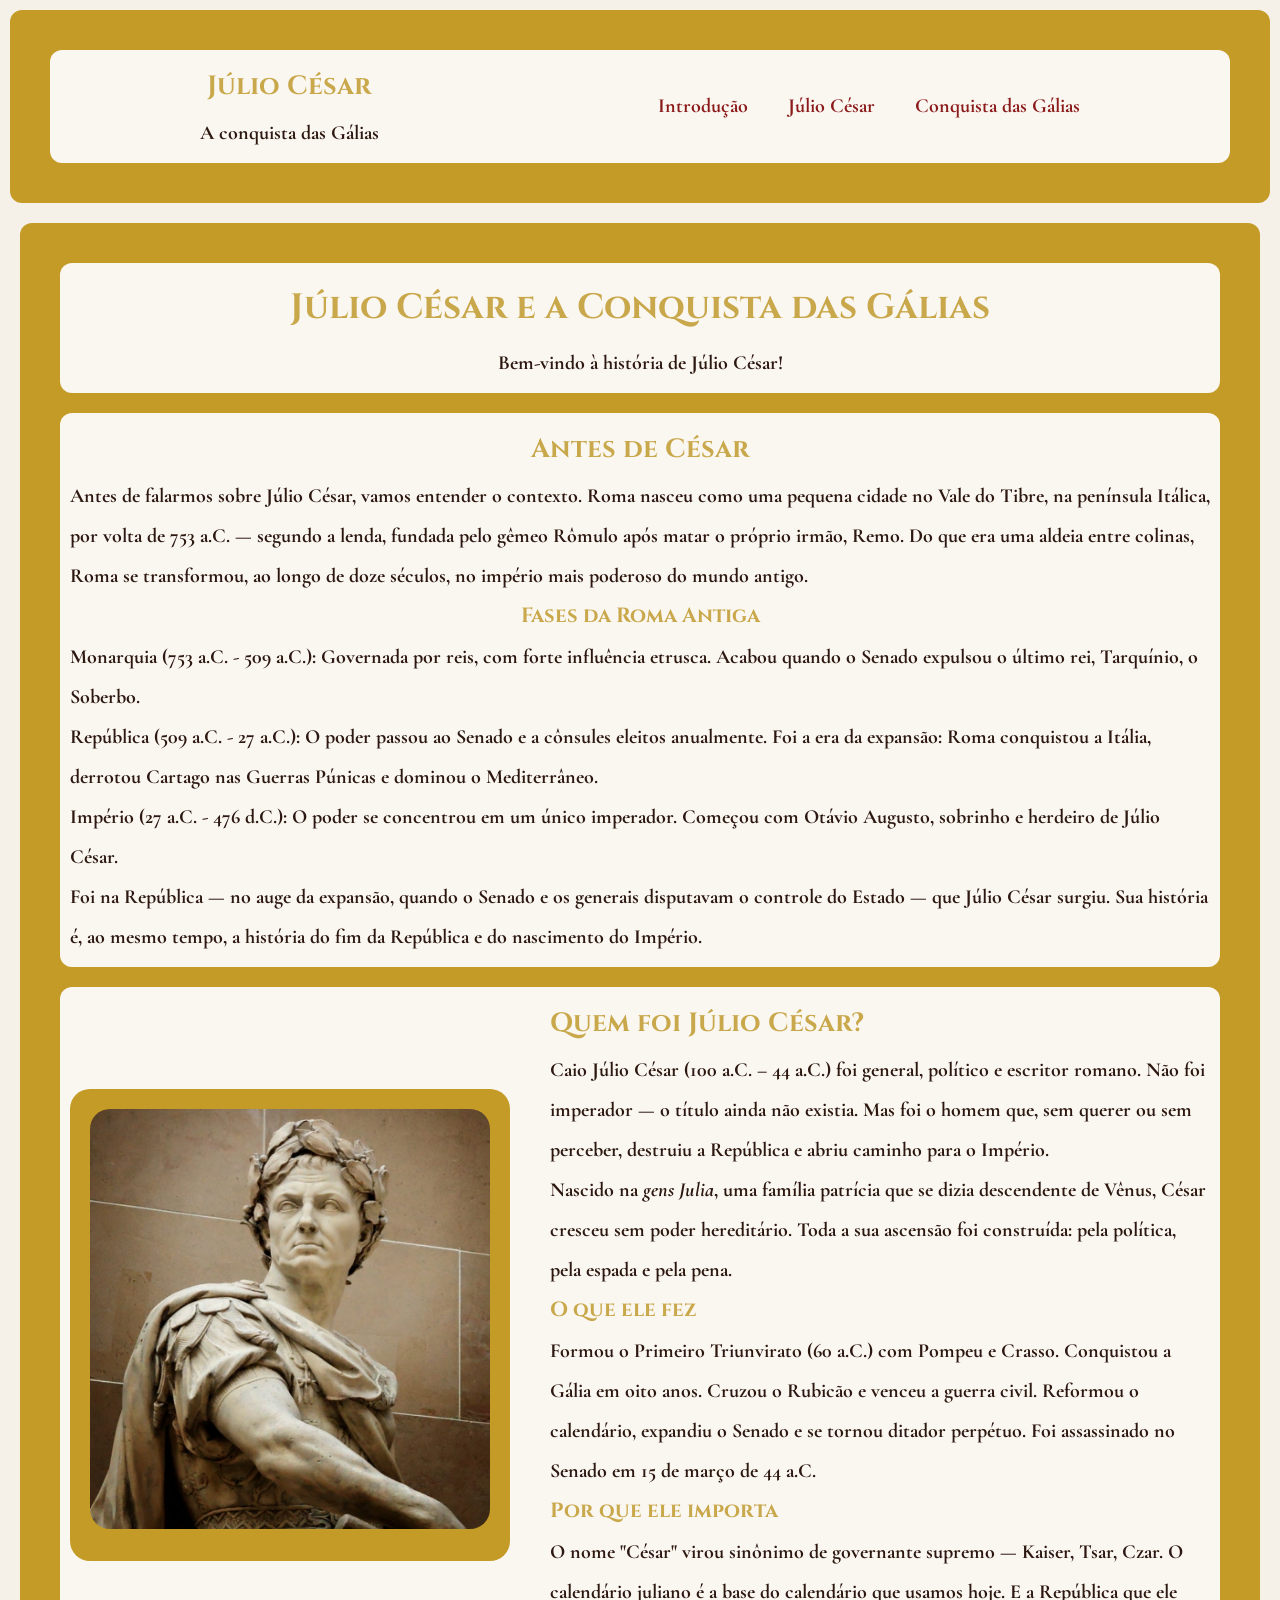
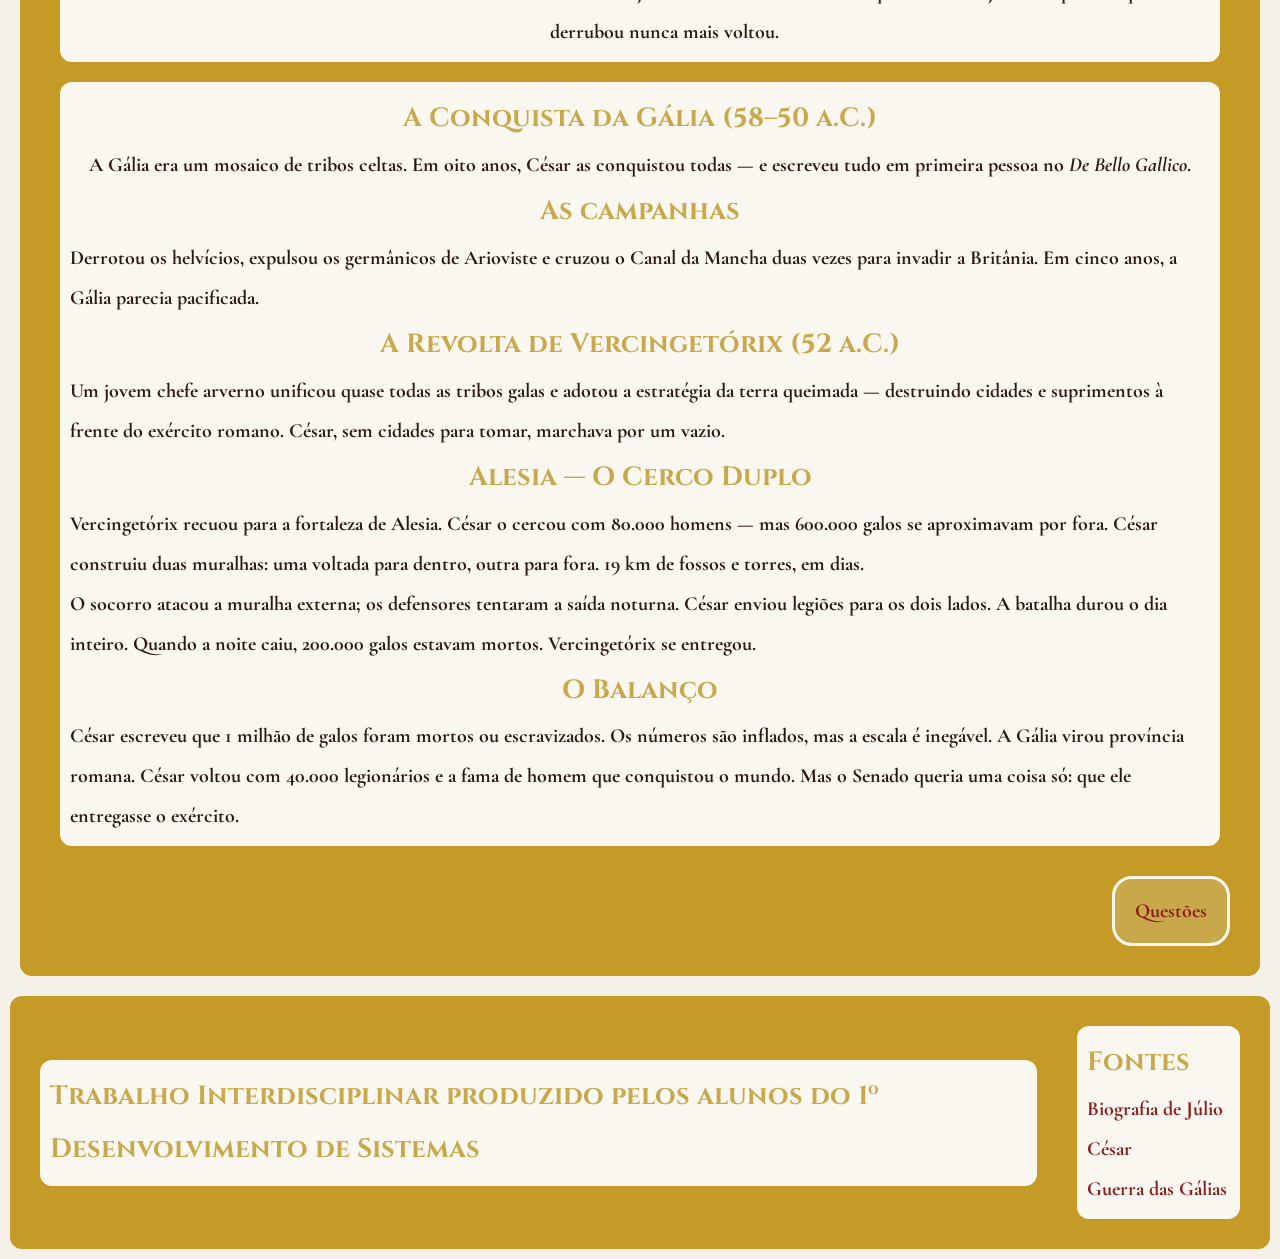
==== index.html @ be31bd47 "roma" ====
<!doctype html>
<html lang="pt-BR">
  <head>
    <meta charset="UTF-8" />
    <meta name="viewport" content="width=device-width, initial-scale=1.0" />
    <link rel="preconnect" href="https://fonts.googleapis.com" />
    <link rel="preconnect" href="https://fonts.gstatic.com" crossorigin />
    <link
      href="https://fonts.googleapis.com/css2?family=Cinzel:wght@400..900&family=Poppins:ital,wght@0,100;0,200;0,300;0,400;0,500;0,600;0,700;0,800;0,900;1,100;1,200;1,300;1,400;1,500;1,600;1,700;1,800;1,900&display=swap"
      rel="stylesheet"
    />
    <link rel="preconnect" href="https://fonts.googleapis.com" />
    <link rel="preconnect" href="https://fonts.gstatic.com" crossorigin />
    <link
      href="https://fonts.googleapis.com/css2?family=Cinzel:wght@400..900&family=Cormorant+Garamond:ital,wght@0,300..700;1,300..700&family=Poppins:ital,wght@0,100;0,200;0,300;0,400;0,500;0,600;0,700;0,800;0,900;1,100;1,200;1,300;1,400;1,500;1,600;1,700;1,800;1,900&display=swap"
      rel="stylesheet"
    />
    <link rel="stylesheet" href="style.css" />
    <title>Júlio César e a Conquista das Gálias</title>
  </head>
  <body>
    <nav class="navbar">
      <div class="menu">
        <div class="title">
          <h1>Júlio César</h1>
          <p>A conquista das Gálias</p>
        </div>
        <ul>
          <div class="nav-links">
            <li><a href="#intro">Introdução</a></li>
            <li><a href="#julio">Júlio César</a></li>
            <li><a href="#conq">Conquista das Gálias</a></li>
          </div>
        </ul>
      </div>
    </nav>

    <main>
      <div class="card">
        <h1>Júlio César e a Conquista das Gálias</h1>
        <p>Bem-vindo à história de Júlio César!</p>
      </div>

      <section class="card" id="intro">
        <h2>Antes de César</h2>
        <p>
          Antes de falarmos sobre Júlio César, vamos entender o contexto. Roma
          nasceu como uma pequena cidade no Vale do Tibre, na península Itálica,
          por volta de 753 a.C. — segundo a lenda, fundada pelo gêmeo Rômulo
          após matar o próprio irmão, Remo. Do que era uma aldeia entre colinas,
          Roma se transformou, ao longo de doze séculos, no império mais
          poderoso do mundo antigo.
        </p>
        <h3>Fases da Roma Antiga</h3>
        <p>
          <strong>Monarquia</strong> (753 a.C. - 509 a.C.): Governada por reis,
          com forte influência etrusca. Acabou quando o Senado expulsou o último
          rei, Tarquínio, o Soberbo.
        </p>
        <p>
          <strong>República</strong> (509 a.C. - 27 a.C.): O poder passou ao
          Senado e a cônsules eleitos anualmente. Foi a era da expansão: Roma
          conquistou a Itália, derrotou Cartago nas Guerras Púnicas e dominou o
          Mediterrâneo.
        </p>
        <p>
          <strong>Império</strong> (27 a.C. - 476 d.C.): O poder se concentrou
          em um único imperador. Começou com Otávio Augusto, sobrinho e herdeiro
          de Júlio César.
        </p>
        <p>
          Foi na República — no auge da expansão, quando o Senado e os generais
          disputavam o controle do Estado — que Júlio César surgiu. Sua história
          é, ao mesmo tempo, a história do fim da República e do nascimento do
          Império.
        </p>
      </section>

      <section class="julio" id="julio">
        <div class="julio-img">
          <img src="assets/julio_cesar.jpg" alt="Escultura de Júlio César" />
        </div>
        <div class="julio-text">
          <h2>Quem foi Júlio César?</h2>
          <p>
            Caio Júlio César (100 a.C. – 44 a.C.) foi general, político e
            escritor romano. Não foi imperador — o título ainda não existia. Mas
            foi o homem que, sem querer ou sem perceber, destruiu a República e
            abriu caminho para o Império.
          </p>

          <p>
            Nascido na <em>gens Julia</em>, uma família patrícia que se dizia
            descendente de Vênus, César cresceu sem poder hereditário. Toda a
            sua ascensão foi construída: pela política, pela espada e pela pena.
          </p>

          <h3>O que ele fez</h3>
          <p>
            Formou o <strong>Primeiro Triunvirato</strong> (60 a.C.) com Pompeu
            e Crasso. Conquistou a Gália em oito anos. Cruzou o Rubicão e venceu
            a guerra civil. Reformou o calendário, expandiu o Senado e se tornou
            ditador perpétuo. Foi assassinado no Senado em 15 de março de 44
            a.C.
          </p>

          <h3>Por que ele importa</h3>
          <p>
            O nome "César" virou sinônimo de governante supremo — Kaiser, Tsar,
            Czar. O calendário juliano é a base do calendário que usamos hoje. E
            a República que ele derrubou nunca mais voltou.
          </p>
        </div>
      </section>

      <section class="card" id="conq">
        <h2>A Conquista da Gália (58–50 a.C.)</h2>

        <p>
          A Gália era um mosaico de tribos celtas. Em oito anos, César as
          conquistou todas — e escreveu tudo em primeira pessoa no
          <em>De Bello Gallico</em>.
        </p>

        <h2>As campanhas</h2>
        <p>
          Derrotou os helvícios, expulsou os germânicos de Arioviste e cruzou o
          Canal da Mancha duas vezes para invadir a Britânia. Em cinco anos, a
          Gália parecia pacificada.
        </p>

        <h2>A Revolta de Vercingetórix (52 a.C.)</h2>
        <p>
          Um jovem chefe arverno unificou quase todas as tribos galas e adotou a
          estratégia da terra queimada — destruindo cidades e suprimentos à
          frente do exército romano. César, sem cidades para tomar, marchava por
          um vazio.
        </p>

        <h2>Alesia — O Cerco Duplo</h2>
        <p>
          Vercingetórix recuou para a fortaleza de Alesia. César o cercou com
          80.000 homens — mas 600.000 galos se aproximavam por fora. César
          construiu duas muralhas: uma voltada para dentro, outra para fora. 19
          km de fossos e torres, em dias.
        </p>
        <p>
          O socorro atacou a muralha externa; os defensores tentaram a saída
          noturna. César enviou legiões para os dois lados. A batalha durou o
          dia inteiro. Quando a noite caiu, 200.000 galos estavam mortos.
          Vercingetórix se entregou.
        </p>

        <h2>O Balanço</h2>
        <p>
          César escreveu que 1 milhão de galos foram mortos ou escravizados. Os
          números são inflados, mas a escala é inegável. A Gália virou província
          romana. César voltou com 40.000 legionários e a fama de homem que
          conquistou o mundo. Mas o Senado queria uma coisa só: que ele
          <strong>entregasse o exército</strong>.
        </p>
      </section>

      <div class="btn">
        <button class="btn-default">
          <a href="quest.html" class="btn-link">Questões</a>
        </button>
      </div>
    </main>

    <footer class="rodapé">
      <div class="card-rodapé">
        <h2>Trabalho Interdisciplinar produzido pelos alunos do 1º Desenvolvimento de Sistemas</h2>

      </div>
      <div class="card-rodapé">
        <h2>Fontes</h2>
        <a
          href="https://brasilescola.uol.com.br/biografia/caio-julio-cesar.htm#J%C3%BAlio+C%C3%A9sar+e+a+conquista+da+G%C3%A1lia"
          >Biografia de Júlio César</a
        >
        <a
          href="https://incrivelhistoria.com.br/alesia-cesar-conquista-galia/"
          target="_blank"
          rel="noopener"
          >Guerra das Gálias</a
        >
      </div>
    </footer>
  </body>
</html>
---- style.css ----
* {
  margin: 0;
  padding: 0;
  box-sizing: border-box;
}

:root {
  --a: #8b1a1a;
  --h1: #c9a84c;
  --body: #f5f0e8;
  --p: #2c1810;
  --main: #c59b27;
  --card: #faf6f0;
  --navbar: #2c6ecc;
}

body {
  background-color: var(--body);
  color: var(--p);
  font-family: "Cormorant Garamond", serif;
  font-size: 1.1rem;
  line-height: 2;
}

main {
  margin: 20px;
  padding: 20px;
  border-radius: 12px;
  background-color: var(--main);
}

footer {
  margin: 20px;
  padding: 20px;
  border-radius: 12px;
  background-color: var(--main);
}

h1,
h2,
h3 {
  font-weight: 700;
  font-family: "Cinzel", serif;
  color: var(--h1);
}

p {
  font-weight: 700;
  font-size: 20px;
  color: var(--p);
}

a {
  font-weight: 700;
  font-family: "Cormorant Garamond", serif;
  color: var(--a);
  font-size: 20px;
  text-decoration: none;
}

a:hover {
  color: var(--h1);
}

img {
  width: 400px;
  height: 420px;
  border-radius: 20px;
}

/* navbar */
.navbar {
  margin: 10px;
  padding: 20px;
  border-radius: 12px;
  background-color: var(--main);
}

.menu {
  background-color: var(--card);
  padding: 10px;
  border-radius: 12px;
  margin: 20px;
  display: flex;
  align-items: center;
  justify-content: space-around;
}

.title {
  display: flex;
  flex-direction: column;
  justify-content: stretch;
  align-items: center;
}

.nav-links {
  display: flex;
  gap: 40px;
  list-style: none;
  justify-content: center;
  align-items: center;
}

/* cards */
.card {
  display: flex;
  justify-content: center;
  flex-direction: column;
  align-items: center;
  background-color: var(--card);
  padding: 10px;
  border-radius: 12px;
  margin: 20px;
  transition: transform 0.3s, box-shadow 0.3s;
}

.card:hover {
  transform: translateY(-8px);
  box-shadow: 0 8px 20px rgba(0, 0, 0, 0.15);
}

.julio {
  display: flex;
  justify-content: center;
  flex-direction: row;
  align-items: center;
  gap: 40px;
  background-color: var(--card);
  padding: 10px;
  border-radius: 12px;
  margin: 20px;
  transition: transform 0.3s, box-shadow 0.3s;
}

.julio:hover {
  transform: translateY(-8px);
  box-shadow: 0 8px 20px rgba(0, 0, 0, 0.15);
}

.julio-img {
  background-color: var(--main);
  padding: 20px;
  border-radius: 20px;
}

.julio-text {
  display: flex;
  flex-direction: column;
}

/* botão */
.btn {
  padding: 10px;
  display: flex;
  justify-content: end;
  gap: 10px;
}

.btn-default {
  padding: 20px;
  border-radius: 20px;
  border: 3px solid var(--card);
  background-color: var(--h1);
  transition: transform 0.3s, box-shadow 0.3s;
}

.btn-default:hover {
  transform: scale(1.05);
  box-shadow: 0 5px 15px rgba(0, 0, 0, 0.2);
}

.btn-link:hover {
  color: var(--card);
}

/* rodapé */
.rodapé {
  background-color: var(--main);
  padding: 10px;
  border-radius: 12px;
  margin: 10px;
  display: flex;
  align-items: center;
}

.card-rodapé {
  background-color: var(--card);
  padding: 10px;
  border-radius: 12px;
  margin: 20px;
  display: flex;
  flex-direction: column;
  transition: transform 0.3s, box-shadow 0.3s;
}

.card-rodapé:hover {
  transform: translateY(-5px);
  box-shadow: 0 6px 15px rgba(0, 0, 0, 0.12);
}

/* ===== Responsivo ===== */

/* Tablet */
@media (max-width: 1024px) {
  .julio {
    gap: 20px;
  }

  img {
    width: 300px;
    height: 320px;
  }

  .nav-links {
    gap: 20px;
  }
}

/* Mobile */
@media (max-width: 768px) {
  main,
  footer {
    margin: 10px;
    padding: 10px;
  }

  .navbar {
    margin: 5px;
    padding: 10px;
  }

  .menu {
    flex-direction: column;
    gap: 15px;
    margin: 10px;
    padding: 10px;
  }

  .nav-links {
    flex-direction: column;
    gap: 10px;
  }

  .julio {
    flex-direction: column;
    gap: 20px;
    margin: 10px;
  }

  img {
    width: 100%;
    height: auto;
  }

  .card {
    margin: 10px;
    padding: 10px;
  }

  .card-rodapé {
    margin: 10px;
  }

  .btn {
    justify-content: center;
  }

  .btn-default {
    padding: 15px;
    width: 100%;
    text-align: center;
  }

  p {
    font-size: 16px;
  }

  a {
    font-size: 16px;
  }

  h1 {
    font-size: 1.5rem;
  }

  h2 {
    font-size: 1.3rem;
  }

  h3 {
    font-size: 1.1rem;
  }
}

/* Mobile pequeno */
@media (max-width: 480px) {
  .menu {
    padding: 8px;
  }

  .nav-links {
    gap: 6px;
  }

  .julio-img {
    padding: 10px;
  }

  .btn-default {
    padding: 12px;
    font-size: 0.9rem;
  }

  p {
    font-size: 14px;
  }
}
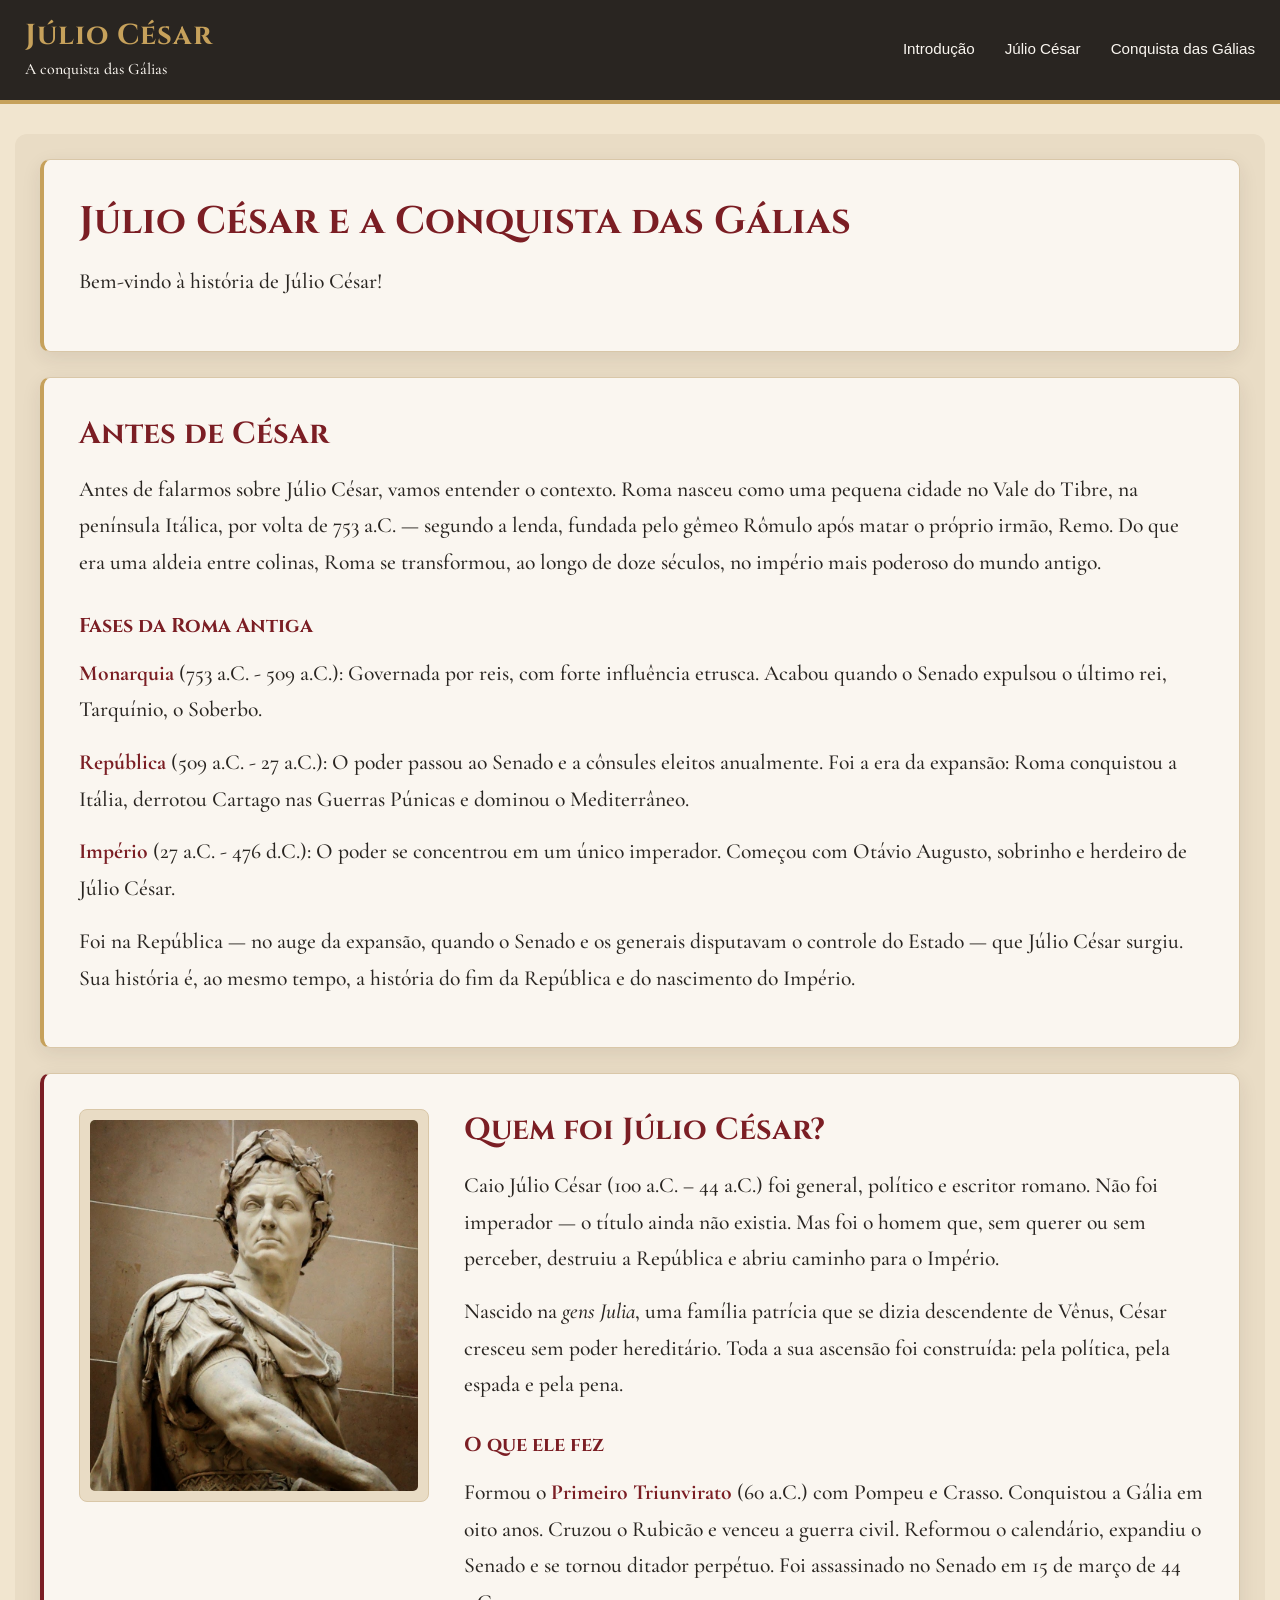
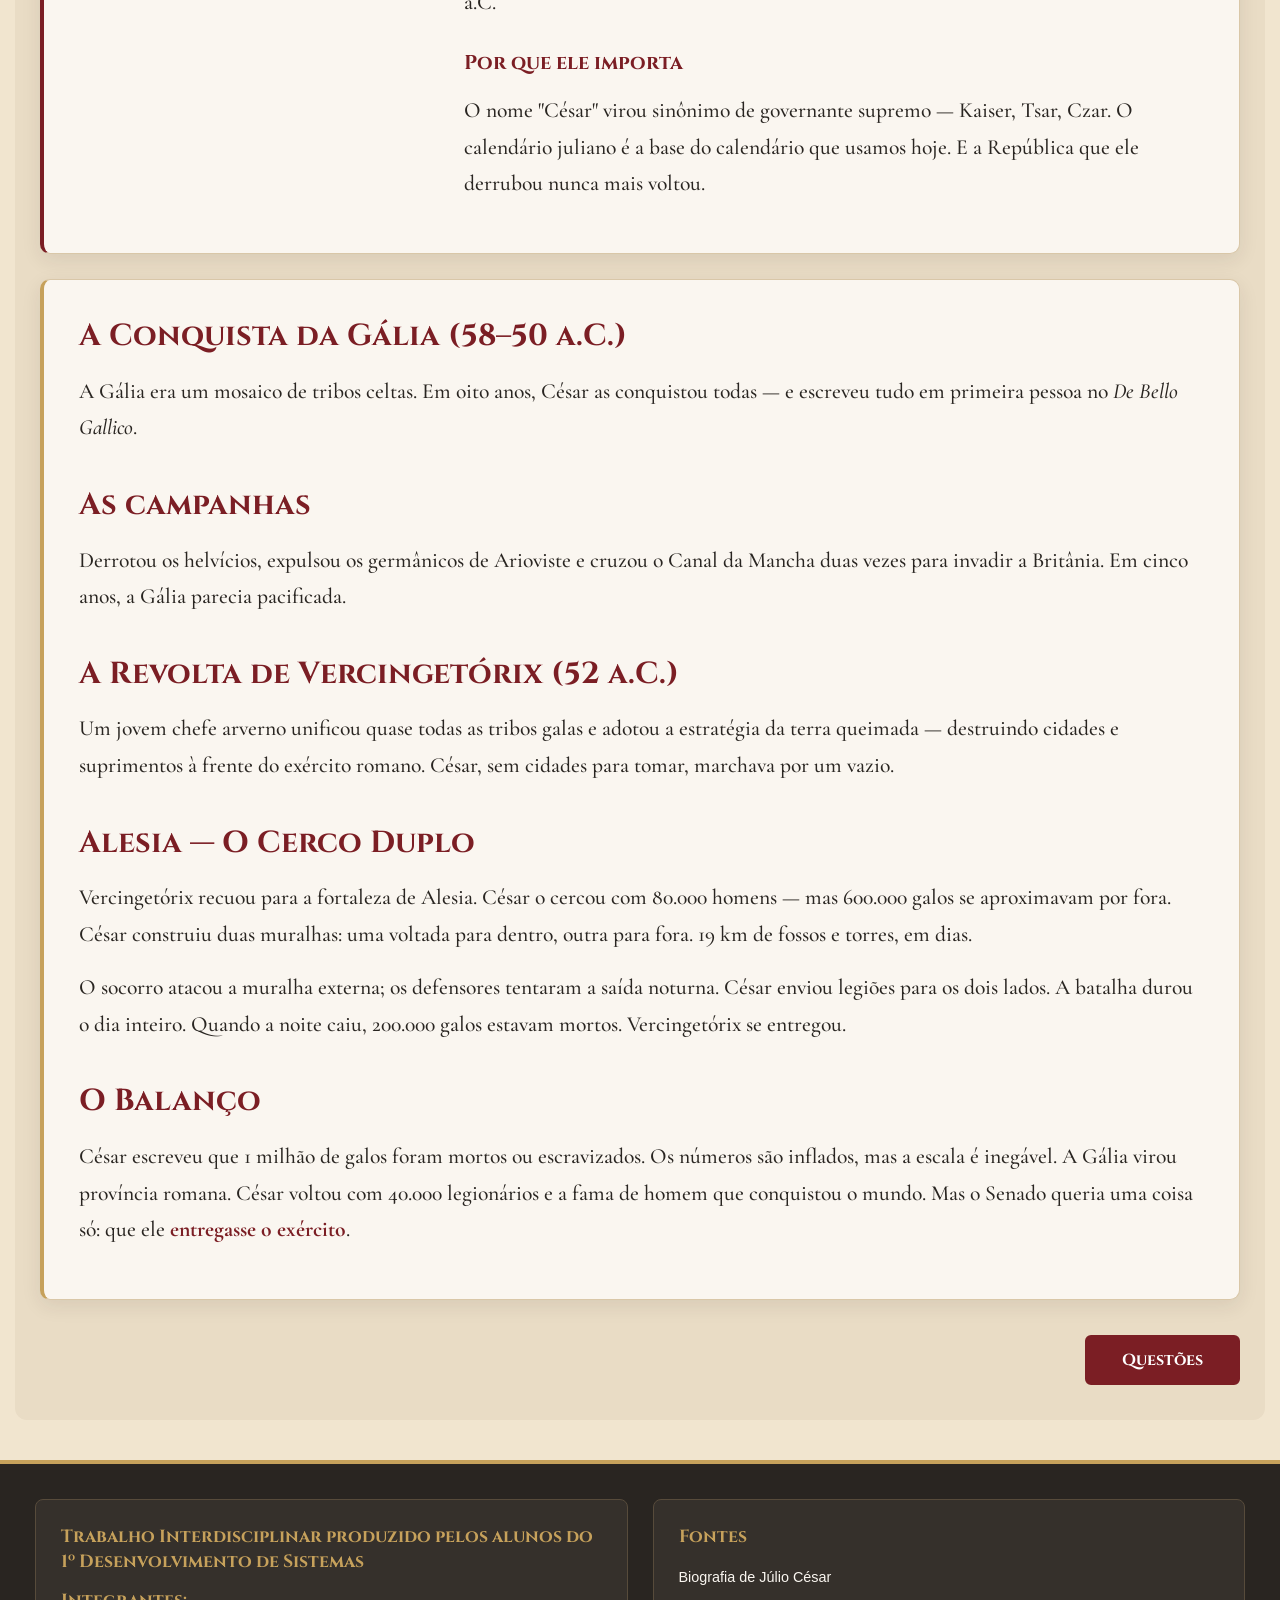
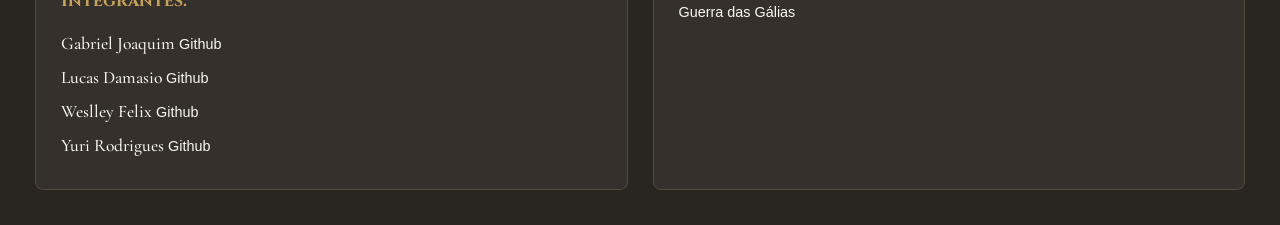
==== commit 121664c0: "Alterações no CSS e adição dos integrantes." ====
--- a/index.html
+++ b/index.html
@@ -171,6 +171,14 @@
     <footer class="rodapé">
       <div class="card-rodapé">
         <h2>Trabalho Interdisciplinar produzido pelos alunos do 1º Desenvolvimento de Sistemas</h2>
+        <h2>Integrantes:</h2>
+        <div>
+
+          <p>Gabriel Joaquim <a href="https://github.com/bielsnntos">Github</a></p>
+          <p>Lucas Damasio <a href="https://github.com/Lukinhs">Github</a></p>
+          <p>Weslley Felix <a href="https://github.com/WeslleyFelix15">Github</a></p>
+          <p>Yuri Rodrigues <a href="https://github.com/yyur7">Github</a></p>
+        </div>
 
       </div>
       <div class="card-rodapé">
--- a/style.css
+++ b/style.css
@@ -1,3 +1,6 @@
+
+/* ===== CONFIGURAÇÕES GERAIS ===== */
+
 * {
   margin: 0;
   padding: 0;
@@ -5,235 +8,409 @@
 }
 
 :root {
-  --a: #8b1a1a;
-  --h1: #c9a84c;
-  --body: #f5f0e8;
-  --p: #2c1810;
-  --main: #c59b27;
+  --a: #7b1e24;
+  --h1: #7b1e24;
+  --body: #f1e5cf;
+  --p: #292521;
+  --main: #e9dcc5;
   --card: #faf6f0;
-  --navbar: #2c6ecc;
+  --navbar: #292521;
+  --dourado: #c6a15b;
+  --borda: #d9c7a8;
+  --sombra: 0 6px 20px rgba(41, 37, 33, 0.09);
+}
+
+html {
+  scroll-behavior: smooth;
+  scroll-padding-top: 30px;
 }
 
 body {
   background-color: var(--body);
   color: var(--p);
-  font-family: "Cormorant Garamond", serif;
-  font-size: 1.1rem;
-  line-height: 2;
-}
-
-main {
-  margin: 20px;
-  padding: 20px;
-  border-radius: 12px;
-  background-color: var(--main);
-}
-
-footer {
-  margin: 20px;
-  padding: 20px;
-  border-radius: 12px;
-  background-color: var(--main);
-}
+  font-family: "Poppins", sans-serif;
+  font-size: 1rem;
+  line-height: 1.8;
+}
+
+/* ===== TIPOGRAFIA ===== */
 
 h1,
 h2,
 h3 {
+  font-family: "Cinzel", serif;
   font-weight: 700;
-  font-family: "Cinzel", serif;
   color: var(--h1);
+  line-height: 1.4;
+  margin-bottom: 15px;
+}
+
+h1 {
+  font-size: clamp(1.8rem, 3vw, 2.6rem);
+}
+
+h2 {
+  font-size: clamp(1.4rem, 2.5vw, 1.9rem);
+}
+
+h3 {
+  font-size: 1.25rem;
 }
 
 p {
+  font-family: "Cormorant Garamond", serif;
+  font-size: 1.35rem;
+  font-weight: 500;
+  line-height: 1.7;
+  color: var(--p);
+  margin-bottom: 16px;
+}
+
+strong {
+  color: var(--a);
   font-weight: 700;
-  font-size: 20px;
-  color: var(--p);
 }
 
 a {
-  font-weight: 700;
-  font-family: "Cormorant Garamond", serif;
+  font-family: "Poppins", sans-serif;
+  font-size: 0.95rem;
+  font-weight: 500;
   color: var(--a);
-  font-size: 20px;
   text-decoration: none;
+  transition: color 0.25s ease;
 }
 
 a:hover {
-  color: var(--h1);
+  color: #a47a38;
+}
+
+/* ===== ESTRUTURA ===== */
+
+main {
+  max-width: 1250px;
+  margin: 30px auto;
+  padding: 25px;
+  background-color: var(--main);
+  border-radius: 12px;
+}
+
+section {
+  scroll-margin-top: 25px;
 }
 
 img {
-  width: 400px;
-  height: 420px;
-  border-radius: 20px;
-}
-
-/* navbar */
+  display: block;
+  max-width: 100%;
+  height: auto;
+}
+
+/* ===== NAVBAR ===== */
+
 .navbar {
-  margin: 10px;
-  padding: 20px;
-  border-radius: 12px;
-  background-color: var(--main);
+  background-color: var(--navbar);
+  padding: 16px 25px;
+  border-bottom: 4px solid var(--dourado);
 }
 
 .menu {
+  max-width: 1250px;
+  margin: 0 auto;
+  display: flex;
+  align-items: center;
+  justify-content: space-between;
+  gap: 30px;
+}
+
+.title {
+  display: flex;
+  flex-direction: column;
+  align-items: flex-start;
+}
+
+.title h1 {
+  color: var(--dourado);
+  font-size: 1.8rem;
+  margin-bottom: 0;
+  letter-spacing: 1px;
+}
+
+.title p {
+  color: var(--card);
+  font-size: 1rem;
+  margin: 0;
+}
+
+.menu ul {
+  list-style: none;
+}
+
+.nav-links {
+  display: flex;
+  align-items: center;
+  justify-content: center;
+  flex-wrap: wrap;
+  gap: 30px;
+}
+
+.nav-links a {
+  color: var(--card);
+  position: relative;
+  padding-bottom: 5px;
+}
+
+.nav-links a::after {
+  content: "";
+  position: absolute;
+  bottom: 0;
+  left: 0;
+  width: 0;
+  height: 2px;
+  background-color: var(--dourado);
+  transition: width 0.3s ease;
+}
+
+.nav-links a:hover {
+  color: var(--dourado);
+}
+
+.nav-links a:hover::after {
+  width: 100%;
+}
+
+/* ===== CARDS ===== */
+
+.card {
   background-color: var(--card);
-  padding: 10px;
-  border-radius: 12px;
-  margin: 20px;
-  display: flex;
-  align-items: center;
-  justify-content: space-around;
-}
-
-.title {
+  padding: 35px;
+  border-radius: 10px;
+  border: 1px solid var(--borda);
+  border-left: 4px solid var(--dourado);
+  margin-bottom: 25px;
+
   display: flex;
   flex-direction: column;
-  justify-content: stretch;
-  align-items: center;
-}
-
-.nav-links {
-  display: flex;
-  gap: 40px;
-  list-style: none;
+  align-items: flex-start;
+
+  box-shadow: var(--sombra);
+  transition:
+    transform 0.3s ease,
+    box-shadow 0.3s ease;
+}
+
+.card:hover {
+  transform: translateY(-4px);
+  box-shadow: 0 10px 28px rgba(41, 37, 33, 0.14);
+}
+
+.card h2:not(:first-child) {
+  margin-top: 22px;
+}
+
+.card h3 {
+  margin-top: 15px;
+}
+
+/* ===== SEÇÃO JÚLIO CÉSAR ===== */
+
+.julio {
+  display: flex;
+  flex-direction: row;
+  align-items: flex-start;
   justify-content: center;
-  align-items: center;
-}
-
-/* cards */
-.card {
-  display: flex;
-  justify-content: center;
-  flex-direction: column;
-  align-items: center;
+  gap: 35px;
+
   background-color: var(--card);
-  padding: 10px;
-  border-radius: 12px;
-  margin: 20px;
-  transition: transform 0.3s, box-shadow 0.3s;
-}
-
-.card:hover {
-  transform: translateY(-8px);
-  box-shadow: 0 8px 20px rgba(0, 0, 0, 0.15);
-}
-
-.julio {
-  display: flex;
-  justify-content: center;
-  flex-direction: row;
-  align-items: center;
-  gap: 40px;
-  background-color: var(--card);
-  padding: 10px;
-  border-radius: 12px;
-  margin: 20px;
-  transition: transform 0.3s, box-shadow 0.3s;
+  padding: 35px;
+  margin-bottom: 25px;
+
+  border-radius: 10px;
+  border: 1px solid var(--borda);
+  border-left: 4px solid var(--a);
+
+  box-shadow: var(--sombra);
+  transition:
+    transform 0.3s ease,
+    box-shadow 0.3s ease;
 }
 
 .julio:hover {
-  transform: translateY(-8px);
-  box-shadow: 0 8px 20px rgba(0, 0, 0, 0.15);
+  transform: translateY(-4px);
+  box-shadow: 0 10px 28px rgba(41, 37, 33, 0.14);
 }
 
 .julio-img {
-  background-color: var(--main);
-  padding: 20px;
-  border-radius: 20px;
-}
-
-.julio-text {
-  display: flex;
-  flex-direction: column;
-}
-
-/* botão */
-.btn {
-  padding: 10px;
-  display: flex;
-  justify-content: end;
-  gap: 10px;
-}
-
-.btn-default {
-  padding: 20px;
-  border-radius: 20px;
-  border: 3px solid var(--card);
-  background-color: var(--h1);
-  transition: transform 0.3s, box-shadow 0.3s;
-}
-
-.btn-default:hover {
-  transform: scale(1.05);
-  box-shadow: 0 5px 15px rgba(0, 0, 0, 0.2);
-}
-
-.btn-link:hover {
-  color: var(--card);
-}
-
-/* rodapé */
-.rodapé {
+  flex: 0 0 35%;
+  max-width: 350px;
   background-color: var(--main);
   padding: 10px;
-  border-radius: 12px;
-  margin: 10px;
-  display: flex;
-  align-items: center;
+  border: 1px solid var(--borda);
+  border-radius: 8px;
+}
+
+.julio-img img {
+  width: 100%;
+  height: auto;
+  max-height: 500px;
+  object-fit: cover;
+  border-radius: 5px;
+}
+
+.julio-text {
+  flex: 1;
+  min-width: 0;
+  display: flex;
+  flex-direction: column;
+  align-items: flex-start;
+}
+
+.julio-text h3 {
+  margin-top: 12px;
+}
+
+/* ===== BOTÃO ===== */
+
+.btn {
+  display: flex;
+  justify-content: flex-end;
+  padding: 10px 0;
+}
+
+/* Estilo do botão existente */
+.btn-default {
+  background-color: var(--a);
+  border: 2px solid var(--a);
+  border-radius: 6px;
+  padding: 0;
+  cursor: pointer;
+
+  transition:
+    background-color 0.3s ease,
+    transform 0.3s ease,
+    box-shadow 0.3s ease;
+}
+
+.btn-default:hover {
+  background-color: #5b161b;
+  transform: translateY(-3px);
+  box-shadow: 0 6px 16px rgba(123, 30, 36, 0.25);
+}
+
+.btn-link {
+  display: block;
+  padding: 12px 35px;
+  color: #ffffff;
+  font-family: "Cinzel", serif;
+  font-size: 1rem;
+  font-weight: 700;
+}
+
+.btn-link:hover {
+  color: var(--dourado);
+}
+
+/* ===== RODAPÉ ===== */
+
+.rodapé {
+  background-color: var(--navbar);
+  border-top: 4px solid var(--dourado);
+
+  padding: 35px;
+  margin-top: 40px;
+
+  display: flex;
+  justify-content: center;
+  align-items: stretch;
+  gap: 25px;
 }
 
 .card-rodapé {
-  background-color: var(--card);
-  padding: 10px;
-  border-radius: 12px;
-  margin: 20px;
+  flex: 1;
+  max-width: 600px;
+
+  background-color: #35302b;
+  padding: 25px;
+
+  border: 1px solid #574b3b;
+  border-radius: 8px;
+
   display: flex;
   flex-direction: column;
-  transition: transform 0.3s, box-shadow 0.3s;
+  align-items: flex-start;
+  gap: 10px;
+
+  transition:
+    transform 0.3s ease,
+    box-shadow 0.3s ease;
 }
 
 .card-rodapé:hover {
-  transform: translateY(-5px);
-  box-shadow: 0 6px 15px rgba(0, 0, 0, 0.12);
-}
-
-/* ===== Responsivo ===== */
-
-/* Tablet */
+  transform: translateY(-4px);
+  box-shadow: 0 8px 20px rgba(0, 0, 0, 0.2);
+}
+
+.card-rodapé h2 {
+  color: var(--dourado);
+  font-size: 1.1rem;
+  margin-bottom: 5px;
+}
+
+.card-rodapé p {
+  color: var(--card);
+  font-size: 1.1rem;
+  margin-bottom: 4px;
+}
+
+.card-rodapé a {
+  color: var(--card);
+  font-size: 0.9rem;
+  overflow-wrap: anywhere;
+}
+
+.card-rodapé a:hover {
+  color: var(--dourado);
+}
+
+/* ===== RESPONSIVIDADE ===== */
+
+/* Tablets */
 @media (max-width: 1024px) {
+  main {
+    margin: 20px;
+    padding: 20px;
+  }
+
+  .menu {
+    gap: 20px;
+  }
+
+  .nav-links {
+    gap: 18px;
+  }
+
   .julio {
-    gap: 20px;
-  }
-
-  img {
-    width: 300px;
-    height: 320px;
-  }
-
-  .nav-links {
-    gap: 20px;
-  }
-}
-
-/* Mobile */
+    gap: 25px;
+    padding: 25px;
+  }
+
+  .julio-img {
+    flex-basis: 35%;
+  }
+}
+
+/* Celulares e tablets pequenos */
 @media (max-width: 768px) {
-  main,
-  footer {
-    margin: 10px;
-    padding: 10px;
-  }
-
   .navbar {
-    margin: 5px;
-    padding: 10px;
+    padding: 20px 15px;
   }
 
   .menu {
     flex-direction: column;
+    text-align: center;
     gap: 15px;
-    margin: 10px;
-    padding: 10px;
+  }
+
+  .title {
+    align-items: center;
   }
 
   .nav-links {
@@ -241,24 +418,41 @@
     gap: 10px;
   }
 
+  main {
+    margin: 15px;
+    padding: 15px;
+  }
+
+  .card {
+    padding: 22px;
+  }
+
   .julio {
     flex-direction: column;
-    gap: 20px;
-    margin: 10px;
-  }
-
-  img {
+    align-items: center;
+    padding: 22px;
+  }
+
+  .julio-img {
     width: 100%;
-    height: auto;
-  }
-
-  .card {
-    margin: 10px;
-    padding: 10px;
+    max-width: 400px;
+    flex-basis: auto;
+  }
+
+  .julio-text {
+    width: 100%;
+  }
+
+  .rodapé {
+    flex-direction: column;
+    align-items: stretch;
+    padding: 20px;
+    gap: 15px;
   }
 
   .card-rodapé {
-    margin: 10px;
+    max-width: none;
+    width: 100%;
   }
 
   .btn {
@@ -266,52 +460,75 @@
   }
 
   .btn-default {
-    padding: 15px;
     width: 100%;
-    text-align: center;
   }
 
   p {
-    font-size: 16px;
-  }
-
-  a {
-    font-size: 16px;
+    font-size: 1.2rem;
+  }
+}
+
+/* Celulares pequenos */
+@media (max-width: 480px) {
+  main {
+    margin: 8px;
+    padding: 8px;
+  }
+
+  .navbar {
+    padding: 15px 10px;
+  }
+
+  .title h1 {
+    font-size: 1.5rem;
+  }
+
+  .card,
+  .julio {
+    padding: 16px;
+    margin-bottom: 15px;
+  }
+
+  .julio-img {
+    padding: 6px;
+  }
+
+  .rodapé {
+    padding: 12px;
+  }
+
+  .card-rodapé {
+    padding: 18px;
   }
 
   h1 {
-    font-size: 1.5rem;
+    font-size: 1.6rem;
   }
 
   h2 {
-    font-size: 1.3rem;
+    font-size: 1.35rem;
   }
 
   h3 {
     font-size: 1.1rem;
   }
-}
-
-/* Mobile pequeno */
-@media (max-width: 480px) {
-  .menu {
-    padding: 8px;
-  }
-
-  .nav-links {
-    gap: 6px;
-  }
-
-  .julio-img {
-    padding: 10px;
-  }
-
-  .btn-default {
-    padding: 12px;
-    font-size: 0.9rem;
-  }
 
   p {
-    font-size: 14px;
-  }
-}   +    font-size: 1.1rem;
+  }
+
+  .btn-link {
+    padding: 12px 20px;
+  }
+}
+
+/* Acessibilidade: reduzir animações */
+@media (prefers-reduced-motion: reduce) {
+  *,
+  *::before,
+  *::after {
+    scroll-behavior: auto !important;
+    transition-duration: 0.01ms !important;
+    animation-duration: 0.01ms !important;
+  }
+}
